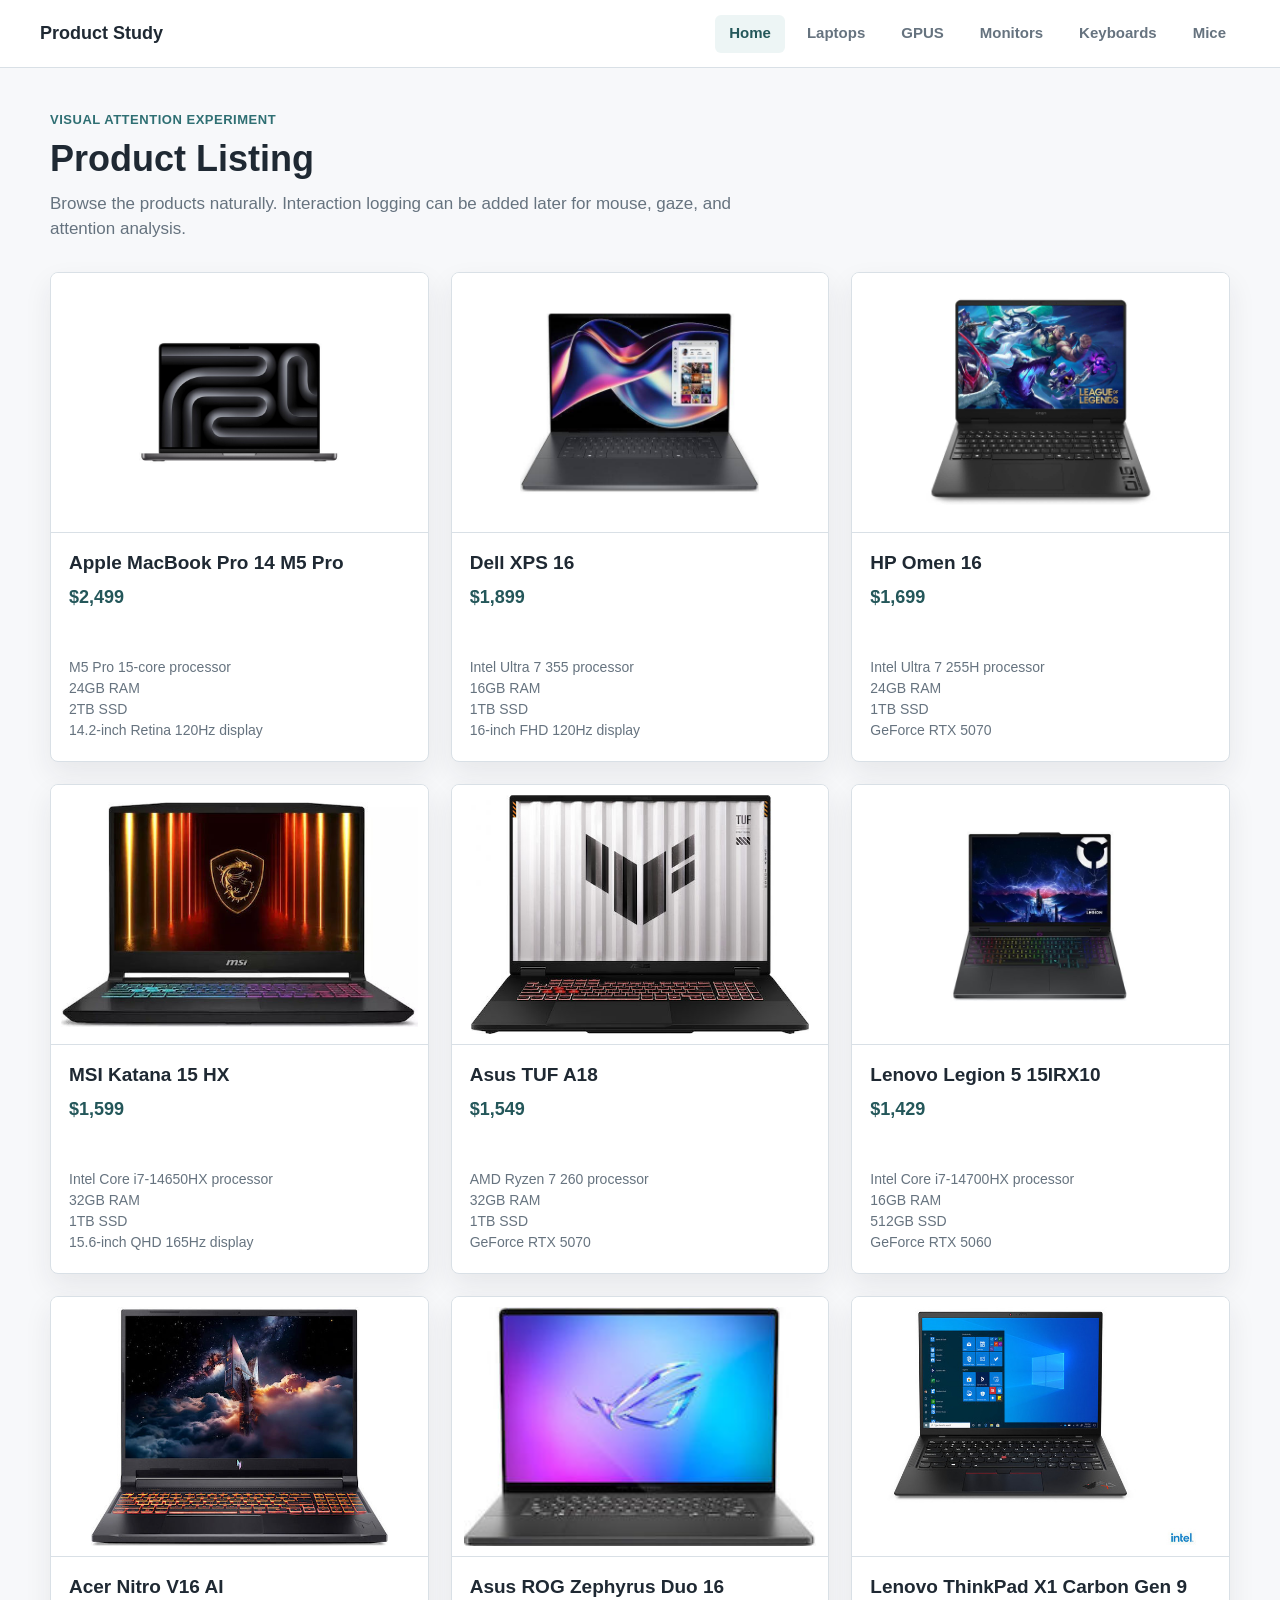
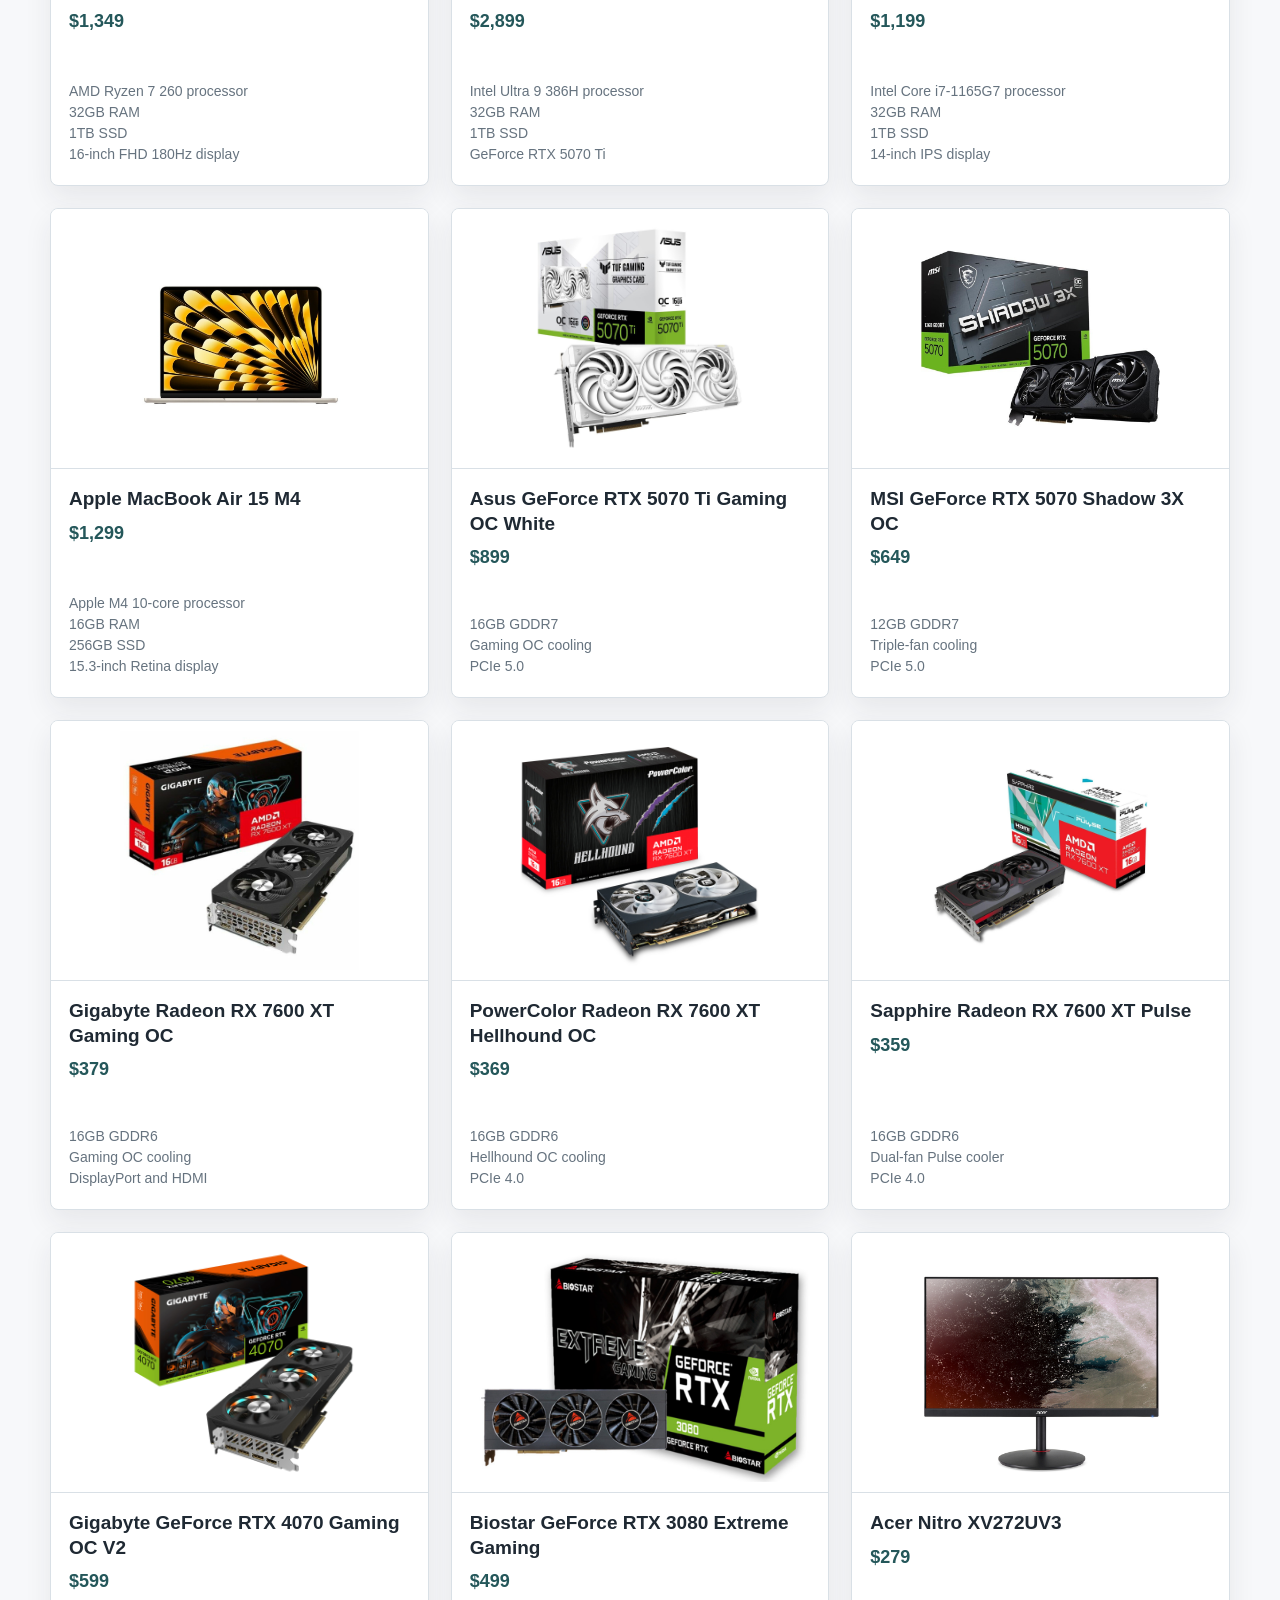
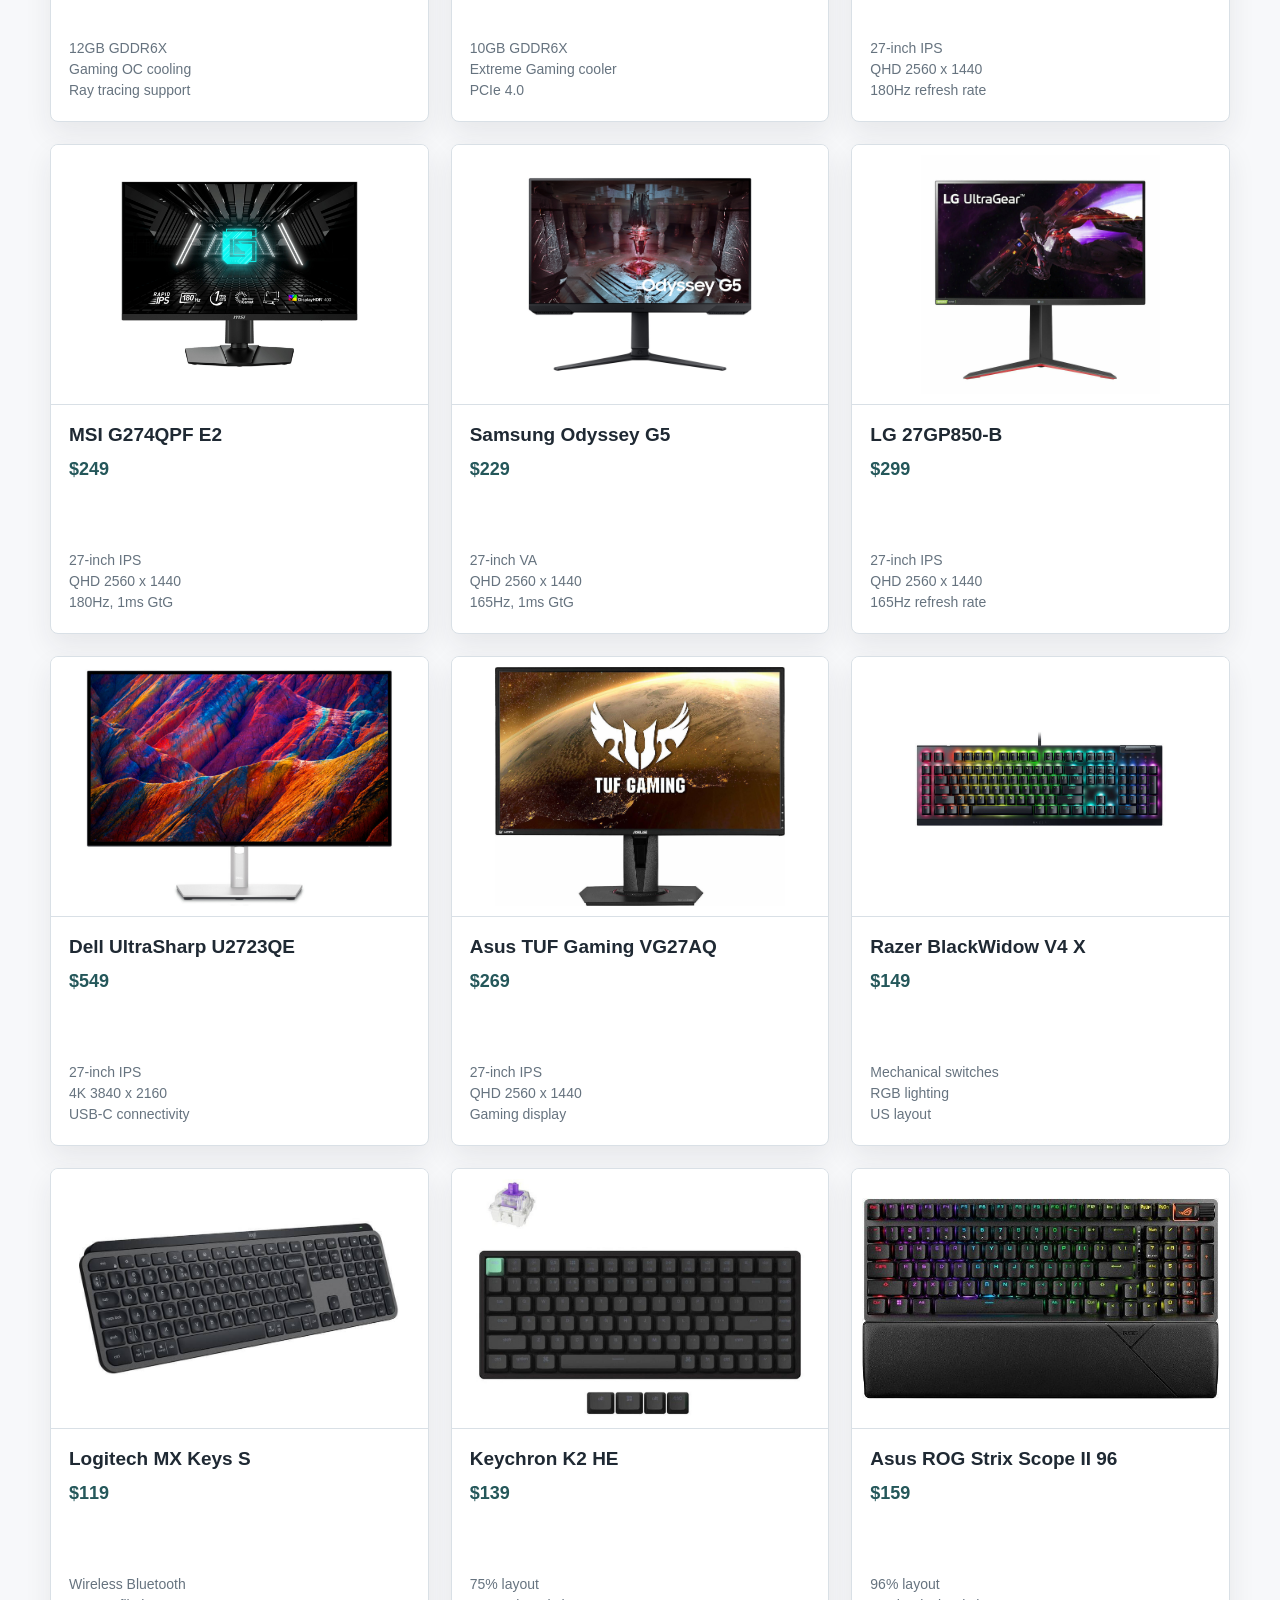
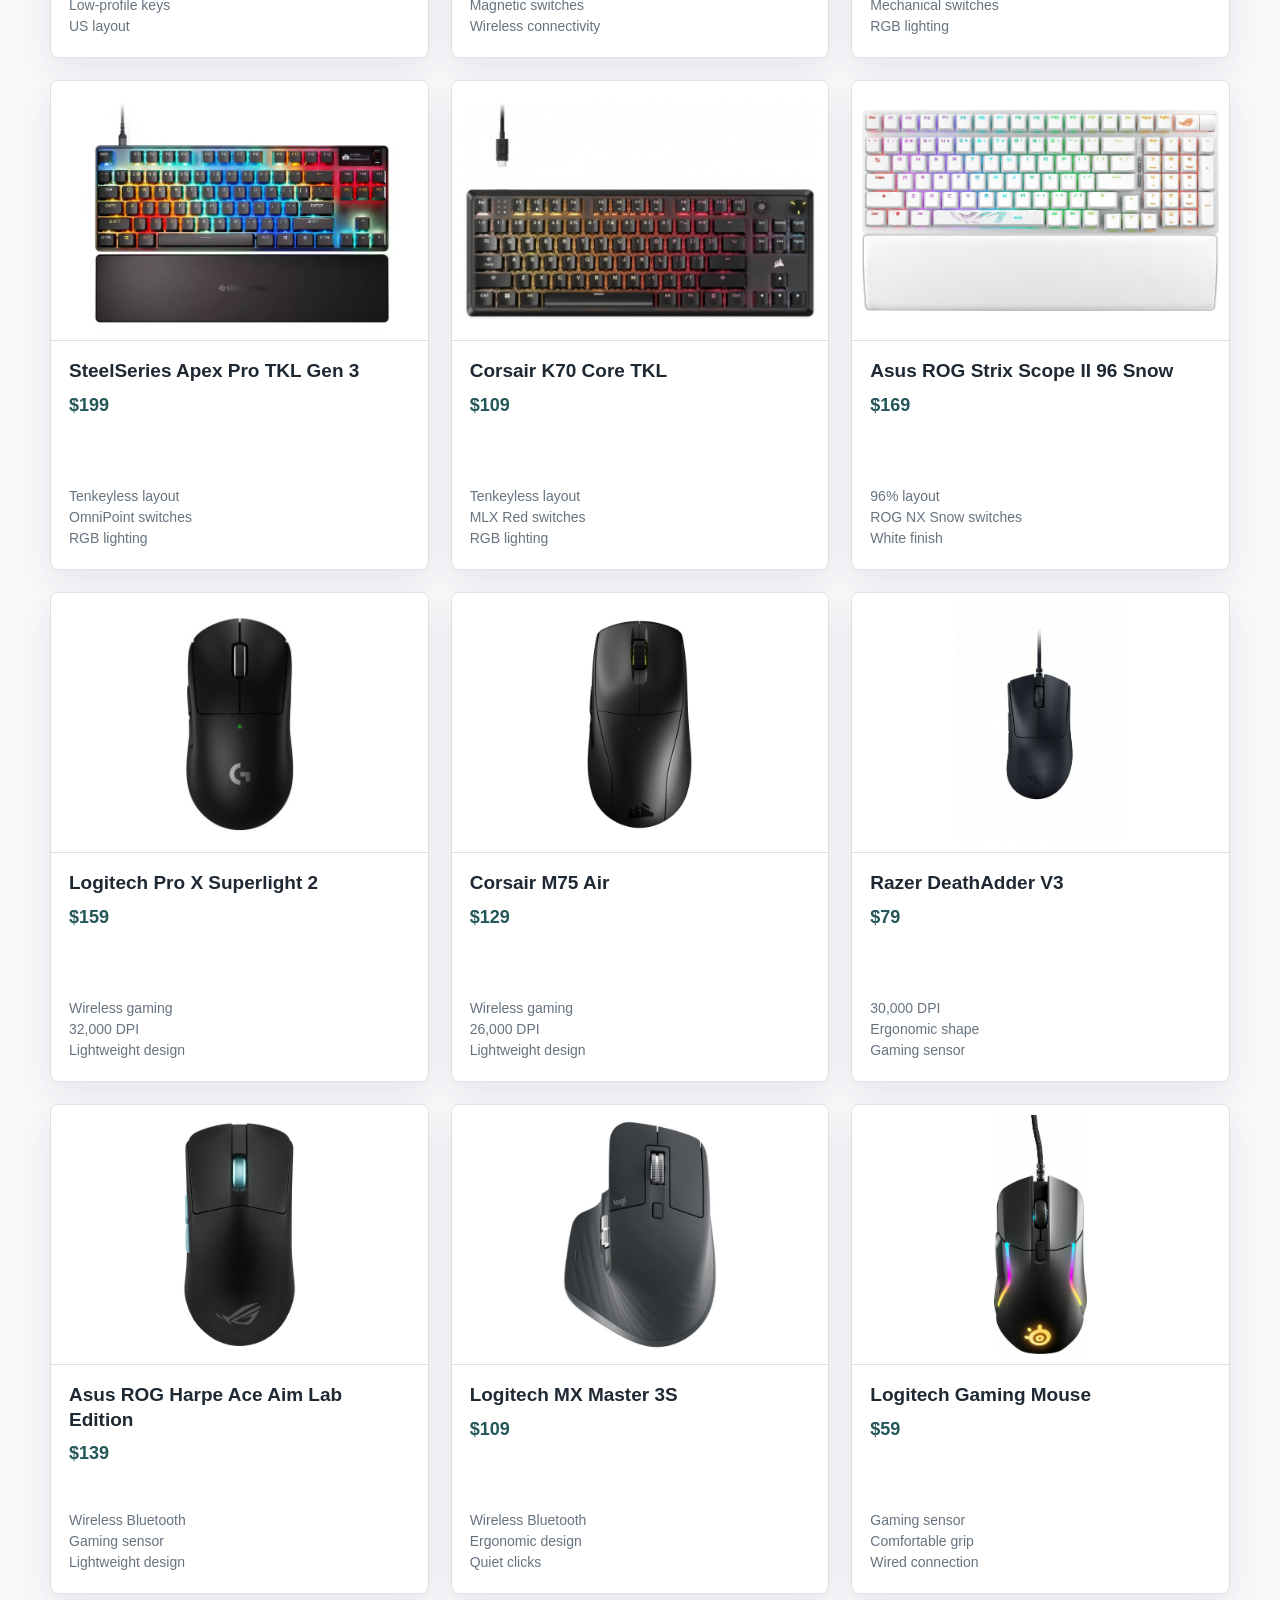
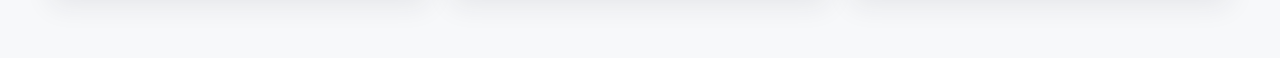
==== templates/index.html @ 96e4c18f "Initial commit" ====
<!DOCTYPE html>
<html lang="en">
<head>
  <meta charset="UTF-8">
  <meta name="viewport" content="width=device-width, initial-scale=1.0">
  <title>Product Attention Study</title>
  <link rel="stylesheet" href="/static/css/style.css">
</head>
<body>
  <header class="topbar">
    <div class="brand">Product Study</div>
    <nav class="nav" aria-label="Primary navigation">
      <a href="#" aria-current="page">Home</a>
      <a href="category.html?category=laptop">Laptops</a>
      <a href="category.html?category=gpu">GPUS</a>
      <a href="category.html?category=monitor">Monitors</a>
      <a href="category.html?category=keyboard">Keyboards</a>
      <a href="category.html?category=mouse">Mice</a>
    </nav>
  </header>

  <main class="page">
    <section class="intro" aria-labelledby="page-title">
      <p class="eyebrow">Visual Attention Experiment</p>
      <h1 id="page-title">Product Listing</h1>
      <p class="summary">
        Browse the products naturally. Interaction logging can be added later for mouse, gaze, and attention analysis.
      </p>
    </section>

    <section class="product-grid" id="home-products" aria-label="Product list"></section>
  </main>
  <script src="/static/js/product-data.js"></script>
  <script>
    (function () {
      const grid = document.getElementById("home-products");
      let hasGpuAnchor = false;
      grid.innerHTML = window.PRODUCTS.map(function (product, index) {
        let anchorId = "";
        if (index === 0) {
          anchorId = ' id="laptops"';
        } else if (product.category === "gpu" && !hasGpuAnchor) {
          anchorId = ' id="gpus"';
          hasGpuAnchor = true;
        }
        return [
          '<article class="product-card"' + anchorId + ' data-product-id="' + product.id + '" data-category="' + product.category + '">',
          '<a class="product-image-link" href="product.html?id=' + product.id + '" aria-label="View ' + product.name + ' details">',
          '<img class="product-image" alt="' + product.alt + '" src="' + product.image_url + '" onerror="this.onerror=null;this.src=window.PRODUCT_PLACEHOLDER_IMAGE;">',
          "</a>",
          '<div class="product-body">',
          "<h2>" + product.name + "</h2>",
          '<p class="price">' + product.price + "</p>",
          '<p class="specs">' + product.specs.join("<br>") + "</p>",
          "</div>",
          "</article>",
        ].join("");
      }).join("");
    })();
  </script>
  <script src="/static/js/tracker.js"></script>
  <script src="/static/js/debug-overlay.js"></script>
</body>
</html>
---- static/css/style.css ----
:root {
  --bg: #f7f8fa;
  --surface: #ffffff;
  --text: #1f2933;
  --muted: #66737f;
  --line: #d9e0e6;
  --accent: #2f6f73;
  --accent-dark: #24575a;
  --shadow: 0 12px 28px rgba(32, 43, 54, 0.08);
}

* {
  box-sizing: border-box;
}

body {
  margin: 0;
  background: var(--bg);
  color: var(--text);
  font-family: Arial, Helvetica, sans-serif;
  line-height: 1.5;
}

.topbar {
  position: sticky;
  top: 0;
  z-index: 10;
  display: flex;
  align-items: center;
  justify-content: space-between;
  gap: 24px;
  min-height: 68px;
  padding: 0 40px;
  background: rgba(255, 255, 255, 0.96);
  border-bottom: 1px solid var(--line);
}

.brand {
  font-size: 18px;
  font-weight: 700;
}

.nav {
  display: flex;
  align-items: center;
  gap: 8px;
}

.nav a {
  display: inline-flex;
  align-items: center;
  min-height: 38px;
  padding: 0 14px;
  border-radius: 6px;
  color: var(--muted);
  font-size: 15px;
  font-weight: 600;
  text-decoration: none;
}

.nav a:hover,
.nav a[aria-current="page"] {
  background: #edf5f5;
  color: var(--accent-dark);
}

.page {
  width: min(1180px, calc(100% - 48px));
  margin: 0 auto;
  padding: 42px 0 64px;
}

.intro {
  max-width: 720px;
  margin-bottom: 30px;
}

.eyebrow {
  margin: 0 0 8px;
  color: var(--accent);
  font-size: 13px;
  font-weight: 700;
  letter-spacing: 0.04em;
  text-transform: uppercase;
}

h1 {
  margin: 0;
  font-size: 36px;
  line-height: 1.15;
}

.summary {
  margin: 12px 0 0;
  color: var(--muted);
  font-size: 17px;
}

.product-grid {
  display: grid;
  grid-template-columns: repeat(3, minmax(0, 1fr));
  gap: 22px;
}

.product-card {
  display: flex;
  flex-direction: column;
  height: 490px;
  overflow: hidden;
  background: var(--surface);
  border: 1px solid var(--line);
  border-radius: 8px;
  box-shadow: var(--shadow);
}

.product-image-link {
  display: block;
  height: 260px;
  flex: 0 0 260px;
  color: inherit;
  text-decoration: none;
}

.product-image-link:focus-visible {
  outline: 3px solid var(--accent);
  outline-offset: -3px;
}

.product-image {
  display: block;
  width: 100%;
  height: 100%;
  object-fit: contain;
  background: #ffffff;
  border-bottom: 1px solid var(--line);
  padding: 10px;
}

.product-body {
  display: flex;
  flex: 1;
  flex-direction: column;
  padding: 18px 18px 20px;
}

.product-body h2 {
  margin: 0 0 8px;
  font-size: 19px;
  line-height: 1.3;
}

.price {
  margin: 0 0 12px;
  color: var(--accent-dark);
  font-size: 18px;
  font-weight: 700;
}

.specs {
  margin: 0;
  margin-top: auto;
  color: var(--muted);
  font-size: 14px;
}

.detail-layout {
  display: grid;
  grid-template-columns: minmax(0, 1.15fr) minmax(320px, 0.85fr);
  gap: 34px;
  align-items: start;
}

.detail-media {
  background: var(--surface);
  border: 1px solid var(--line);
  border-radius: 8px;
  box-shadow: var(--shadow);
}

.detail-image {
  display: block;
  width: 100%;
  max-height: 620px;
  object-fit: contain;
  padding: 18px;
  background: #ffffff;
}

.detail-info {
  padding-top: 8px;
}

.detail-price {
  margin-top: 16px;
  font-size: 24px;
}

.detail-specs {
  display: grid;
  grid-template-columns: max-content minmax(0, 1fr);
  gap: 10px 18px;
  margin: 26px 0;
  padding-top: 22px;
  border-top: 1px solid var(--line);
}

.detail-specs dt {
  color: var(--muted);
  font-size: 13px;
  font-weight: 700;
  text-transform: uppercase;
}

.detail-specs dd {
  margin: 0;
}

.back-link {
  display: inline-flex;
  align-items: center;
  min-height: 40px;
  padding: 0 14px;
  border: 1px solid var(--line);
  border-radius: 6px;
  color: var(--accent-dark);
  font-weight: 700;
  text-decoration: none;
}

.back-link:hover {
  background: #edf5f5;
}

@media (max-width: 900px) {
  .topbar {
    padding: 0 24px;
  }

  .product-grid {
    grid-template-columns: repeat(2, minmax(0, 1fr));
  }

  .detail-layout {
    grid-template-columns: 1fr;
  }
}

@media (max-width: 640px) {
  .topbar {
    align-items: flex-start;
    flex-direction: column;
    gap: 10px;
    padding: 16px 18px;
  }

  .nav {
    width: 100%;
    overflow-x: auto;
    padding-bottom: 2px;
  }

  .page {
    width: min(100% - 28px, 1180px);
    padding-top: 28px;
  }

  h1 {
    font-size: 30px;
  }

  .summary {
    font-size: 16px;
  }

  .product-grid {
    grid-template-columns: 1fr;
  }

  .detail-specs {
    grid-template-columns: 1fr;
  }
}
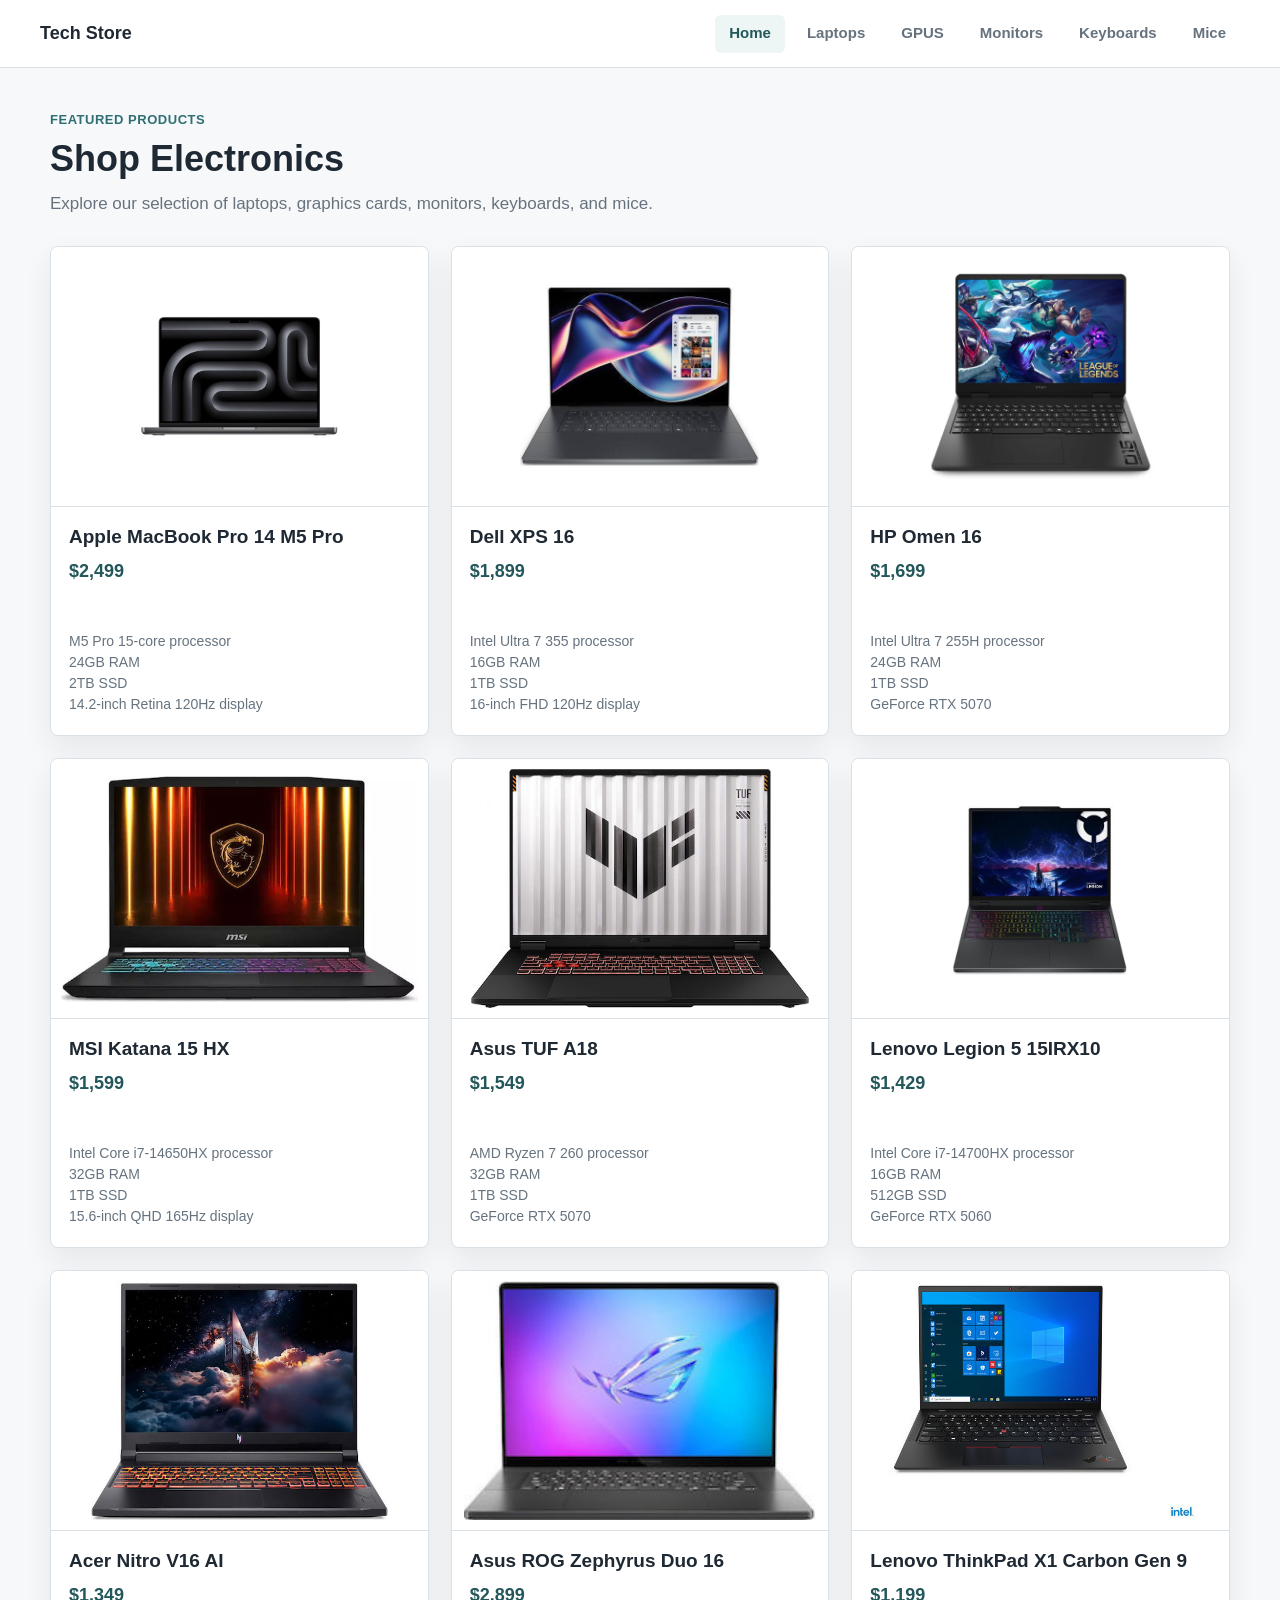
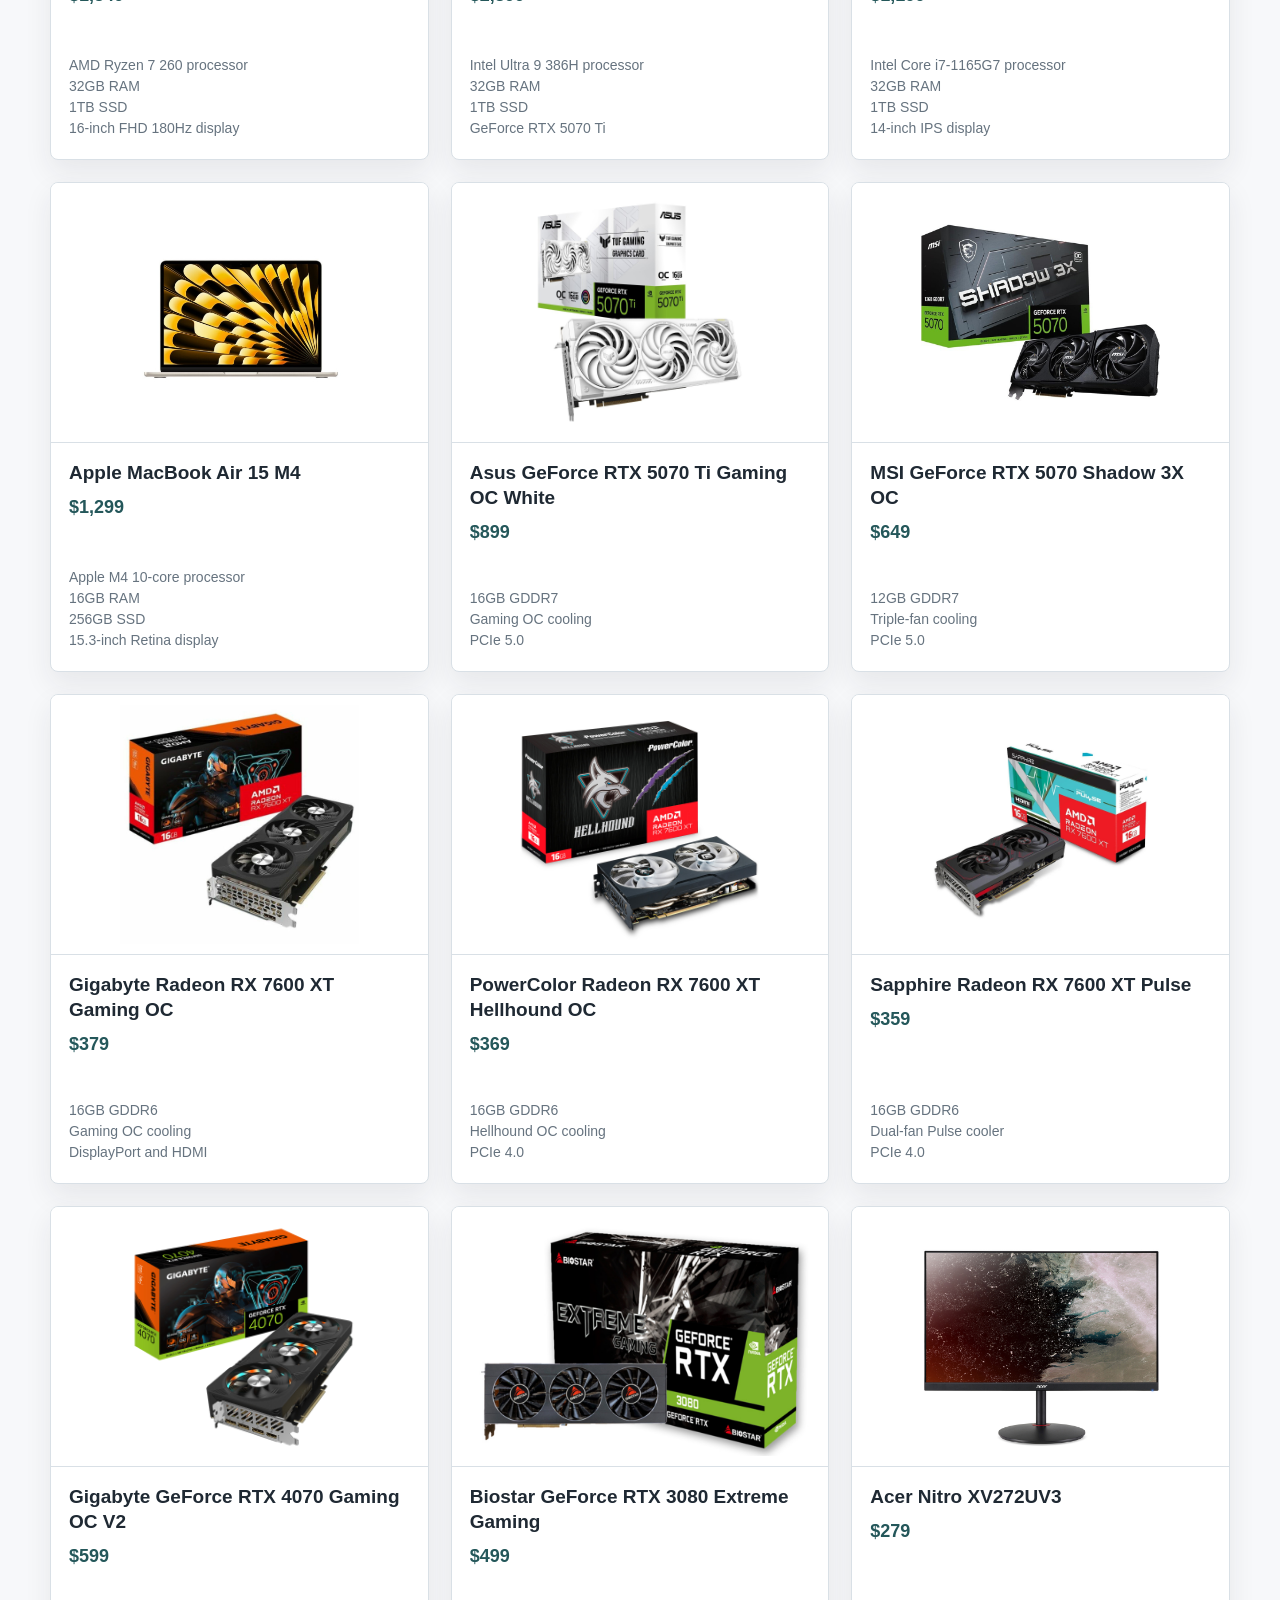
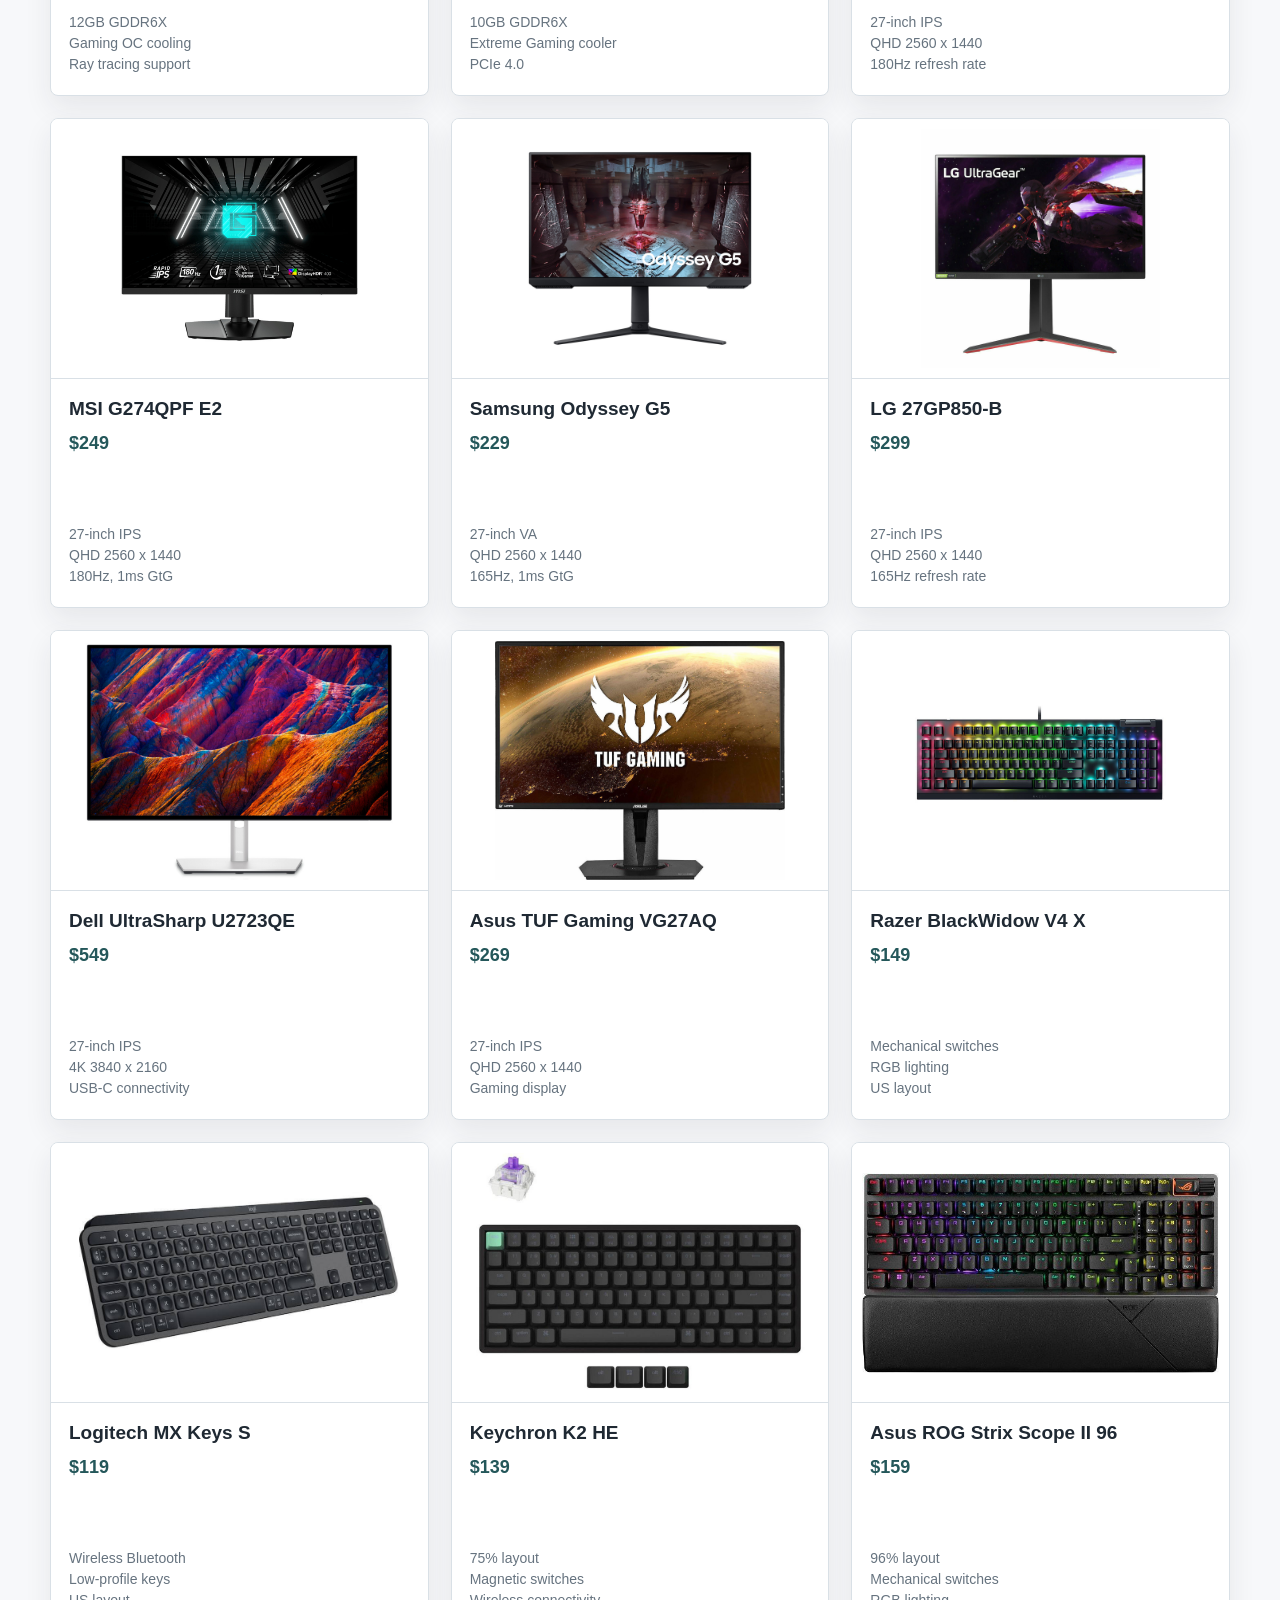
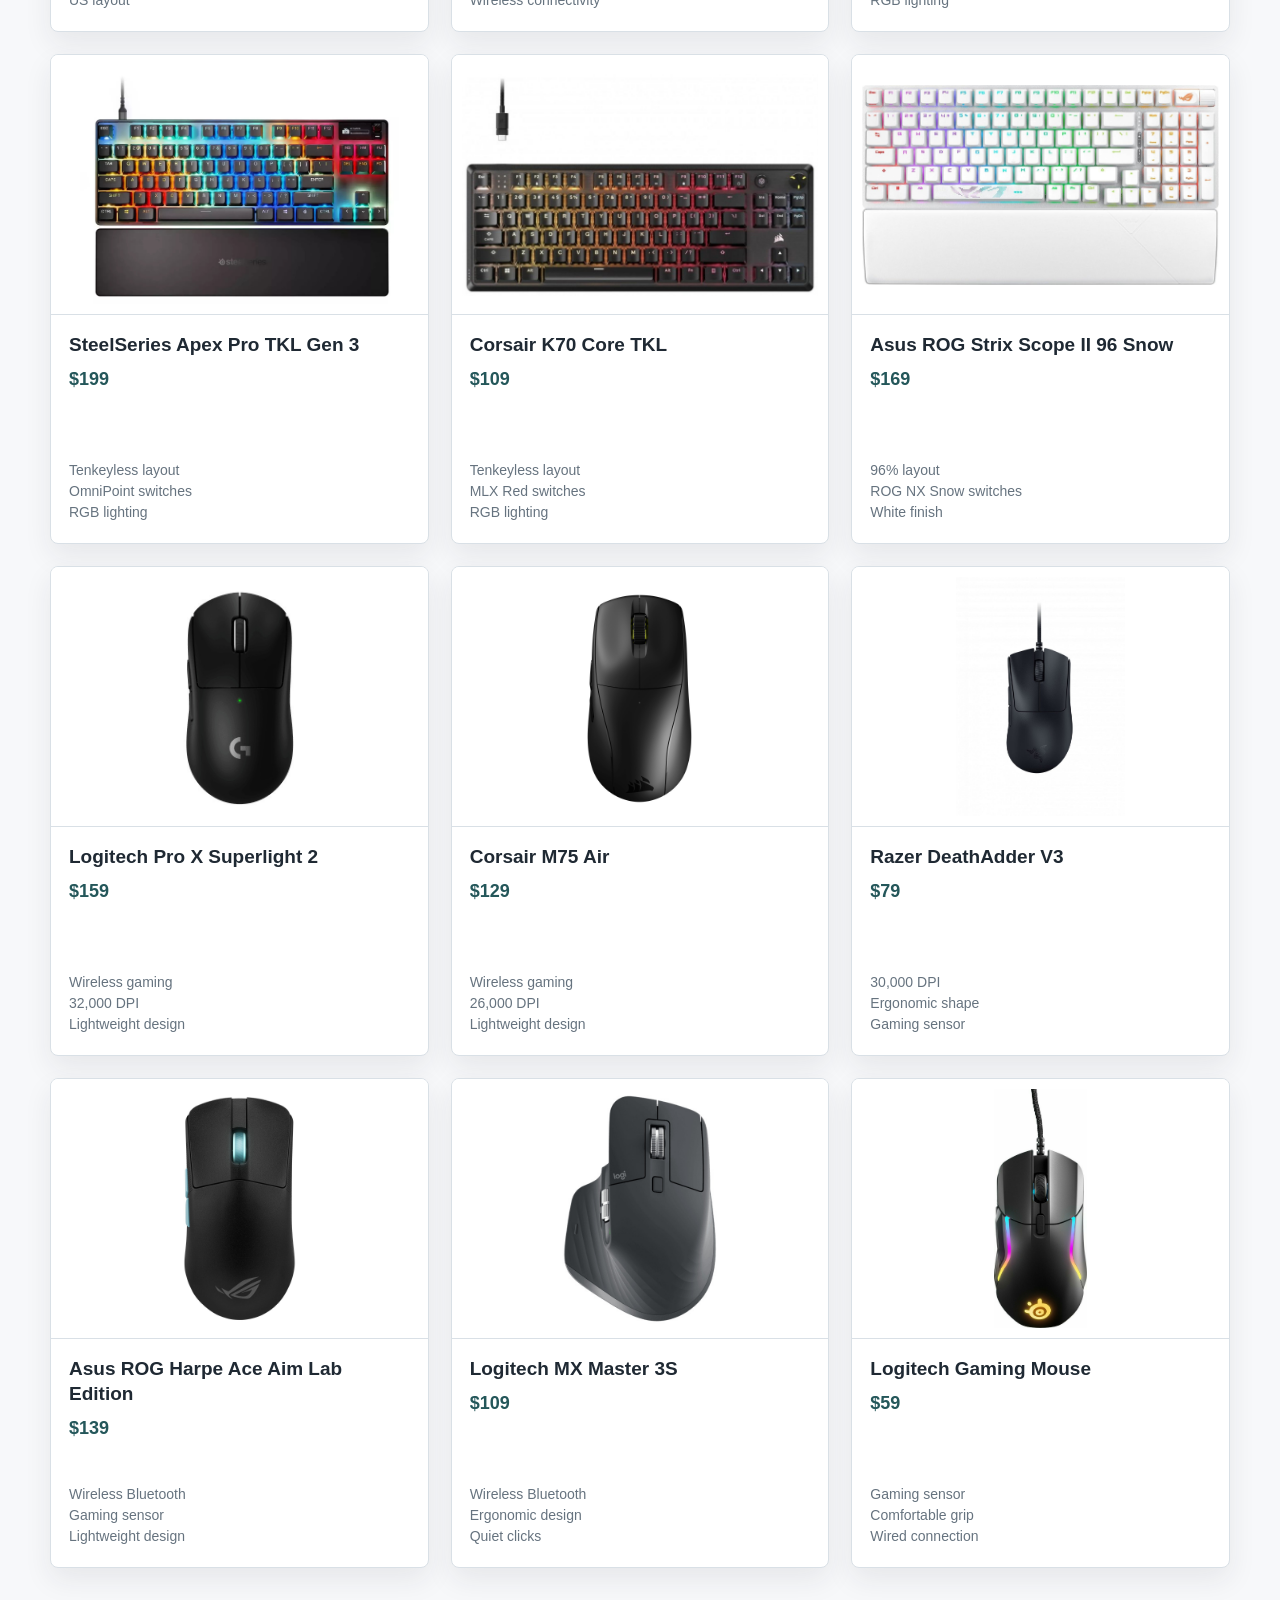
==== commit 1e5303d6: "added experiment task" ====
--- a/templates/index.html
+++ b/templates/index.html
@@ -3,12 +3,12 @@
 <head>
   <meta charset="UTF-8">
   <meta name="viewport" content="width=device-width, initial-scale=1.0">
-  <title>Product Attention Study</title>
+  <title>Tech Store</title>
   <link rel="stylesheet" href="/static/css/style.css">
 </head>
 <body>
   <header class="topbar">
-    <div class="brand">Product Study</div>
+    <div class="brand">Tech Store</div>
     <nav class="nav" aria-label="Primary navigation">
       <a href="#" aria-current="page">Home</a>
       <a href="category.html?category=laptop">Laptops</a>
@@ -21,10 +21,10 @@
 
   <main class="page">
     <section class="intro" aria-labelledby="page-title">
-      <p class="eyebrow">Visual Attention Experiment</p>
-      <h1 id="page-title">Product Listing</h1>
+      <p class="eyebrow">Featured Products</p>
+      <h1 id="page-title">Shop Electronics</h1>
       <p class="summary">
-        Browse the products naturally. Interaction logging can be added later for mouse, gaze, and attention analysis.
+        Explore our selection of laptops, graphics cards, monitors, keyboards, and mice.
       </p>
     </section>
 
@@ -59,6 +59,7 @@
     })();
   </script>
   <script src="/static/js/tracker.js"></script>
+  <script src="/task.js"></script>
   <script src="/static/js/debug-overlay.js"></script>
 </body>
 </html>
--- a/static/css/style.css
+++ b/static/css/style.css
@@ -231,6 +231,17 @@
   background: #edf5f5;
 }
 
+.task-card { max-width: 720px; padding: 34px; background: var(--surface); border: 1px solid var(--line); border-radius: 8px; box-shadow: var(--shadow); }
+.task-button, .active-task-panel button { min-height: 42px; padding: 0 18px; border: 0; border-radius: 6px; background: var(--accent); color: #fff; font: inherit; font-weight: 700; cursor: pointer; }
+.task-button { margin-top: 28px; }
+.task-button:hover, .active-task-panel button:hover { background: var(--accent-dark); }
+.task-status { margin: 28px 0 0; color: var(--accent-dark); font-weight: 700; }
+.participant-instructions { margin-top: 28px; padding-top: 22px; border-top: 1px solid var(--line); color: var(--muted); }
+.participant-instructions h2 { margin: 0 0 10px; color: var(--text); font-size: 19px; }
+.participant-instructions ul { margin: 0; padding-left: 22px; }
+.participant-instructions li + li { margin-top: 7px; }
+.active-task-panel { position: fixed; right: 18px; bottom: 18px; z-index: 20; display: flex; align-items: center; gap: 12px; padding: 12px; background: var(--surface); border: 1px solid var(--line); border-radius: 8px; box-shadow: var(--shadow); font-size: 14px; }
+
 @media (max-width: 900px) {
   .topbar {
     padding: 0 24px;
